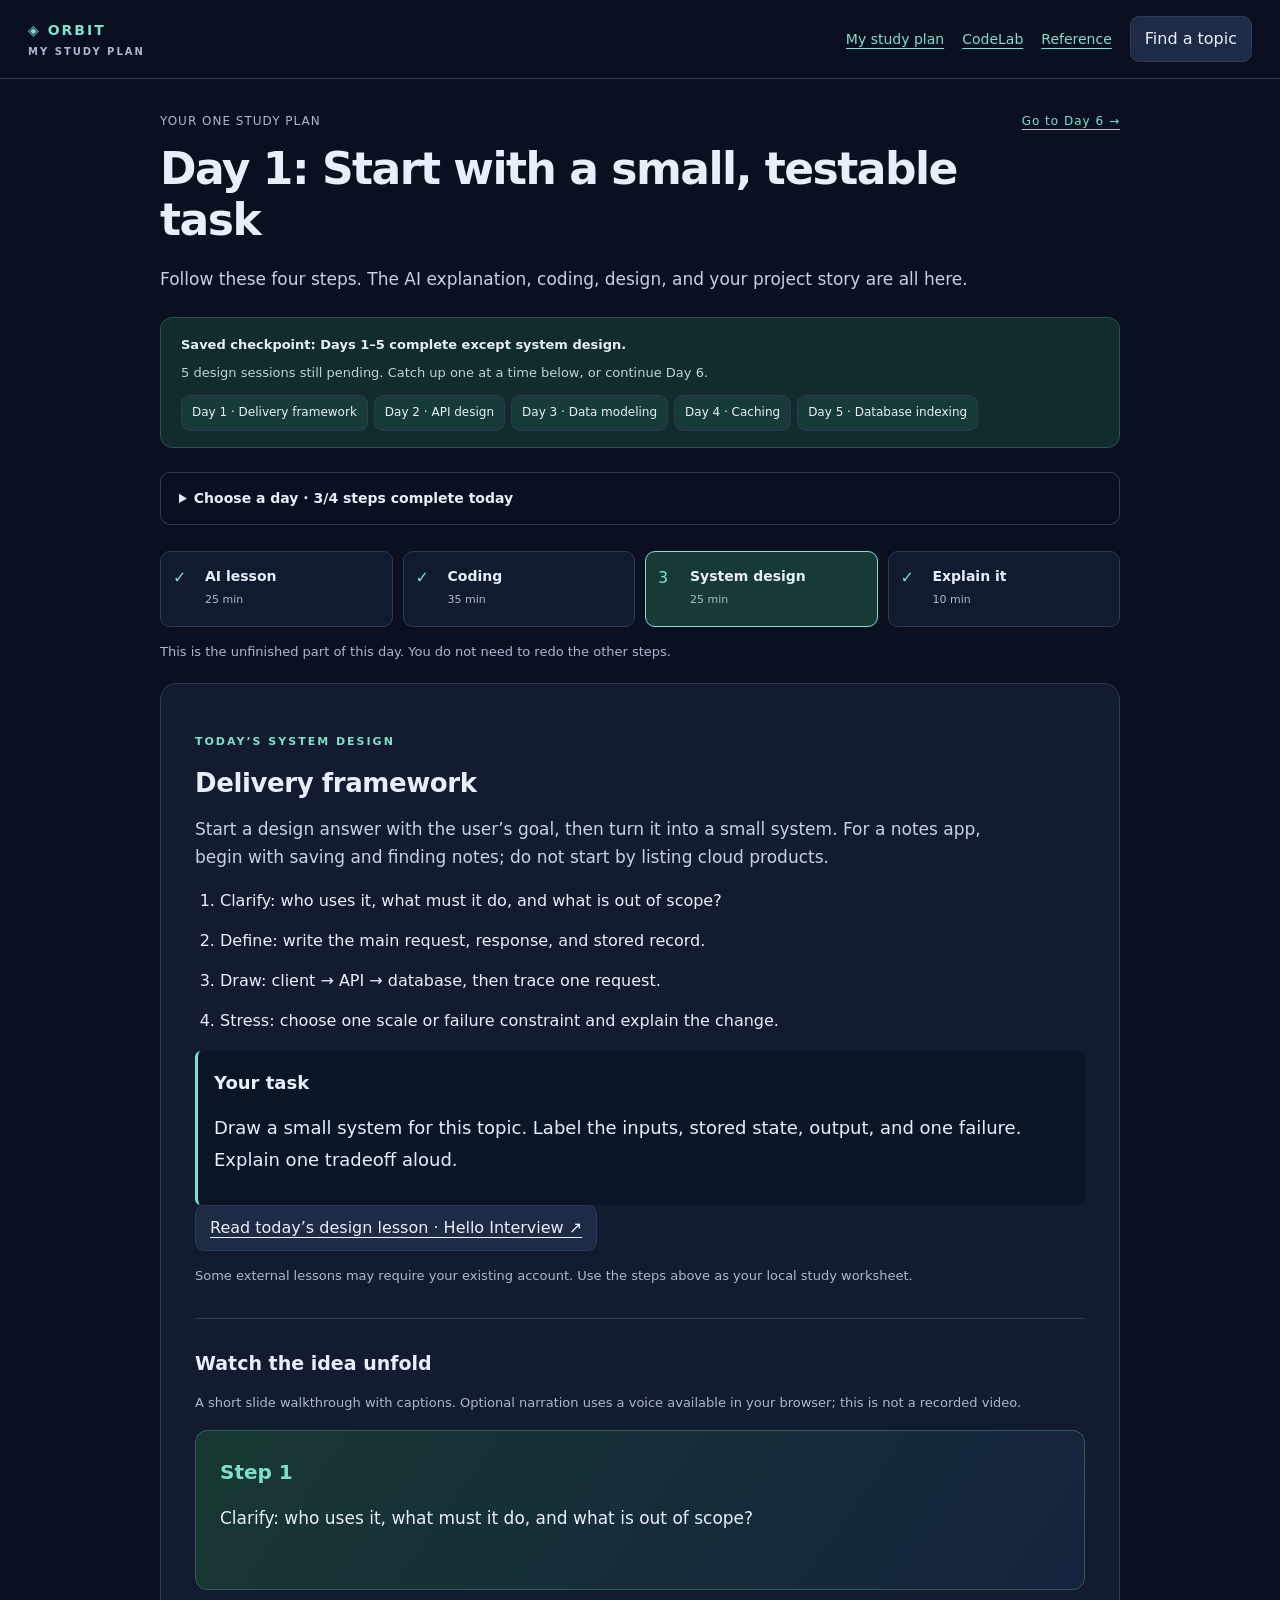
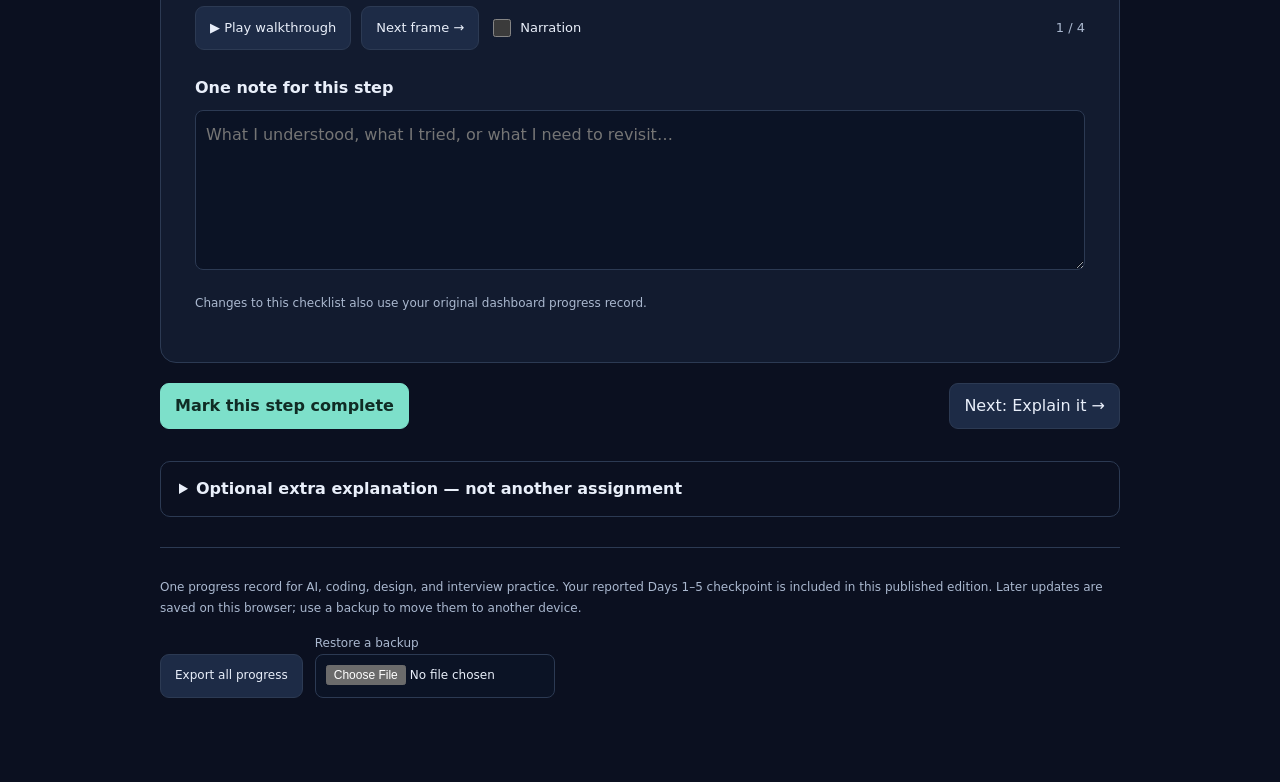
==== ai-depth/index.html @ 2084a52a "Fix navigation and refresh across unified study pages without resetting progress" ====
<!doctype html>
<html lang="en">
<head>
  <meta charset="utf-8">
  <meta name="viewport" content="width=device-width,initial-scale=1">
  <meta name="color-scheme" content="dark">
  <meta name="description" content="Learn AI one day at a time: a simple explanation, a worked example, and a recall question, with full personalized lessons available when you need them.">
  <title>My Study Plan · Orbit</title>
  <link rel="stylesheet" href="style.css?v=navigation-2">
  <link rel="stylesheet" href="../reader/vendor/katex.min.css">
  <script defer src="study.bundle.js?v=navigation-2"></script>
</head>
<body>
  <a class="skip" href="#content">Skip to reading</a>
  <header>
    <a class="brand" href="#overview">◈ ORBIT <span>MY STUDY PLAN</span></a>
    <nav aria-label="Main navigation"><a href="#overview">My study plan</a><a href="../practice.html">CodeLab</a><a href="#library">Reference</a><button id="menu" aria-expanded="false" aria-controls="library">Find a topic</button></nav>
  </header>
  <div class="layout">
    <aside id="library" aria-label="Topic library">
      <a class="overview-link" href="#overview">← Back to daily learning</a>
      <p><a href="#library">Browse the full reference</a></p>
      <label for="search">Find a concept</label>
      <input id="search" type="search" placeholder="QLoRA, MPNet, OCR, retries…">
      <label for="project">Connect to your work</label>
      <select id="project"><option value="">All projects</option></select>
      <label for="track">Study area</label>
      <select id="track"><option value="">All areas</option></select>
      <label for="day">Connect to your daily path</label>
      <select id="day"><option value="">All days</option></select>
      <p id="progress" aria-live="polite"></p>
      <nav id="chapters" aria-label="Reference chapters"></nav>
      <p class="muted">Notes and self-ratings stay in this browser. Export them to keep a copy or move devices.</p>
      <button id="export">Export all progress</button>
      <label class="file-label" for="import">Restore a backup</label><input id="import" type="file" accept="application/json,.json">
      <p id="save-status" role="status"></p>
    </aside>
    <main id="content" tabindex="-1"><article id="lesson"></article></main>
  </div>
  <noscript>Enable JavaScript for the interactive reader. <a href="content.md">Read the complete Markdown edition</a>.</noscript>
</body>
</html>
---- ai-depth/style.css ----
:root{color-scheme:dark;--bg:#0b1020;--panel:#121b2f;--line:#2c3a53;--text:#e9effa;--muted:#aab8cf;--accent:#7de0ca;--blue:#a4bfff}*{box-sizing:border-box}html{scroll-behavior:smooth}body{margin:0;background:var(--bg);color:var(--text);font:16px/1.75 system-ui,-apple-system,sans-serif}a{color:var(--accent);text-underline-offset:4px}button,input,select,textarea{font:inherit}button,select,input{min-height:44px}button,.button{cursor:pointer;border:1px solid var(--line);background:#1d2b46;color:var(--text);padding:8px 14px;border-radius:9px}button:hover,.button:hover{border-color:var(--accent)}:focus-visible{outline:3px solid var(--accent);outline-offset:4px}header{min-height:75px;display:flex;align-items:center;justify-content:space-between;gap:20px;padding:16px 28px;border-bottom:1px solid var(--line);background:var(--bg)}header nav{display:flex;flex-wrap:wrap;gap:18px;align-items:center}.brand{text-decoration:none;letter-spacing:2px;font-weight:800}.brand span{display:block;font-size:10px;color:var(--muted)}header a{font-size:14px}.layout{display:grid;grid-template-columns:295px minmax(0,1fr);max-width:1600px;margin:auto}aside{padding:25px 20px;border-right:1px solid var(--line);height:calc(100vh - 80px);position:sticky;top:0;overflow:auto}aside label{display:block;font-size:12px;font-weight:700;margin:14px 0 5px}input,select,textarea{width:100%;background:#0b1325;border:1px solid var(--line);border-radius:8px;color:var(--text);padding:10px}textarea{resize:vertical;min-height:160px}#chapters a{display:block;text-decoration:none;padding:10px 9px;border-radius:8px;line-height:1.45;font-size:13px;margin:3px 0;color:var(--muted)}#chapters a.active{background:#223751;color:var(--accent);border-left:3px solid var(--accent)}#chapters a:hover{background:var(--panel)}#chapters h3{font-size:11px;text-transform:uppercase;letter-spacing:1.5px;color:var(--blue);margin:24px 0 8px}#progress,.muted,#save-status{font-size:13px;color:var(--muted)}#import{font-size:12px}main{padding:40px clamp(20px,5vw,80px) 80px;min-width:0}article{max-width:960px;margin:auto}h1{font-size:clamp(30px,4vw,48px);line-height:1.15;letter-spacing:-1.5px;margin:12px 0 20px}h2{font-size:25px;line-height:1.35;letter-spacing:-.4px;margin:42px 0 14px;scroll-margin-top:25px}h3{font-size:19px;line-height:1.45}p{margin:14px 0}.kicker{font-size:11px;letter-spacing:2px;font-weight:800;color:var(--accent);text-transform:uppercase}.lead{font-size:20px;line-height:1.65;color:#c4d1e6}.notice,.card,.diagram,.simulator,.evidence,.sources,.audit{border:1px solid var(--line);border-radius:14px;padding:22px;background:var(--panel);margin:24px 0}.notice{border-left:3px solid var(--accent);font-size:14px;color:#bfcee5}.chip{display:inline-block;font-size:11px;padding:3px 9px;border:1px solid var(--line);border-radius:20px;margin:4px 4px 4px 0;color:var(--blue)}.cards{display:grid;grid-template-columns:repeat(2,minmax(0,1fr));gap:14px}.cards .card{margin:0;display:flex;flex-direction:column}.card h3{margin:8px 0}.card p{font-size:14px;color:var(--muted)}.card>a{font-weight:700}.stat-row{display:flex;flex-wrap:wrap;gap:12px;margin:25px 0}.stat{padding:15px 22px;background:var(--panel);border-radius:12px;border:1px solid var(--line)}.stat b{display:block;font-size:26px;color:var(--accent)}.stat span{font-size:12px;color:var(--muted)}.actions{display:flex;gap:12px;align-items:center;flex-wrap:wrap;margin:20px 0}.actions a{font-size:14px}.flow{padding:0;list-style:none;display:grid;grid-template-columns:repeat(4,minmax(0,1fr));gap:18px}.flow li{position:relative}.flow li:not(:last-child):after{content:'→';position:absolute;right:-16px;top:20px;color:var(--accent)}.flow button{width:100%;height:100%;min-height:78px;text-align:left;font-size:13px;line-height:1.45}.flow button b{display:block;font-size:11px;color:var(--accent);margin-bottom:4px}.flow button[aria-pressed=true]{background:#244740;border-color:var(--accent)}.flow-detail{min-height:70px;font-size:15px;background:#0b1525;padding:15px;border-radius:9px}.diagram h2,.simulator h2,.evidence h2{margin-top:0;font-size:22px}.diagram>p,.simulator>p{font-size:13px;color:var(--muted)}.outline{display:flex;flex-wrap:wrap;gap:8px;margin:24px 0}.outline button{min-height:34px;font-size:12px;padding:5px 9px;background:transparent}.prose{font-size:17px}.prose p,.prose li{max-width:80ch}.prose code{font-size:.9em;color:#ade7da;background:#162337;padding:2px 5px;border-radius:4px}.prose pre{padding:20px;background:#070d18;border:1px solid var(--line);border-radius:10px;overflow-x:auto;font-size:13px;line-height:1.8}.prose pre code{background:none;color:#d5e6fa;padding:0}.table-wrap{overflow:auto;margin:20px 0}table{border-collapse:collapse;width:100%;font-size:14px}th,td{text-align:left;vertical-align:top;border-bottom:1px solid var(--line);padding:12px}th{color:var(--accent)}details{background:#111c30;border:1px solid var(--line);border-radius:10px;padding:15px 18px;margin:12px 0}summary{cursor:pointer;font-weight:650;line-height:1.5}details p{font-size:15px}details.sources li{font-size:14px}.sim-controls{display:grid;grid-template-columns:repeat(2,minmax(0,1fr));gap:16px}.sim-controls label{display:block;font-size:13px}.sim-result{display:block;font-size:22px;font-weight:700;color:var(--accent);padding:18px 0}.sim-note{font-size:13px!important;color:var(--muted)}.bar-track{height:18px;background:#25334d;border-radius:10px;overflow:hidden}.bar-fill{height:100%;background:var(--accent);transition:width .1s}.evidence label{display:block;font-size:14px;font-weight:650;margin:16px 0 8px}.pager{border-top:1px solid var(--line);padding-top:25px;display:flex;justify-content:space-between;gap:25px;margin-top:40px}.pager a{font-size:14px;max-width:46%}.audit li{margin:10px 0}.roadmap{padding:0;list-style:none}.roadmap li{border-left:2px solid var(--accent);padding:0 0 24px 20px;position:relative}.roadmap li:before{content:'';width:10px;height:10px;border-radius:50%;background:var(--accent);position:absolute;left:-6px;top:9px}.roadmap a{font-weight:700}.roadmap small{display:block;color:var(--muted)}#menu{display:none}.skip{position:absolute;top:-100px;left:10px;background:var(--bg);padding:10px;z-index:10}.skip:focus{top:10px}.empty{padding:20px 0;color:var(--muted)}
@media(max-width:1000px){.layout{grid-template-columns:245px minmax(0,1fr)}main{padding:30px 24px}.flow{grid-template-columns:repeat(2,minmax(0,1fr))}.flow li:nth-child(2):after{display:none}.cards{grid-template-columns:1fr}}
@media(max-width:720px){header{padding:14px 16px;align-items:flex-start}header nav{gap:10px;justify-content:flex-end}header a{font-size:12px}.brand{min-width:100px}header nav>a:nth-child(3){display:none}#menu{display:block}.layout{display:block}aside{display:none;position:static;height:auto;border-bottom:1px solid var(--line)}aside.open{display:block}main{padding:25px 18px 60px}.prose{font-size:16px}h1{font-size:33px}.notice,.diagram,.simulator,.evidence,.card,.audit{padding:17px}.flow{gap:16px}.sim-controls{grid-template-columns:1fr}.stat{padding:12px}.stat b{font-size:23px}.lead{font-size:18px}input[type=range]{padding:0}.pager{flex-wrap:wrap}.pager a{max-width:100%}pre{max-width:100%}}
@media print{body{background:white;color:#111;font-size:11pt}header,aside,.outline,.actions,.simulator,.evidence,.pager,.skip{display:none!important}.layout{display:block}main{padding:0}.prose{font-size:11pt}a{color:#234}h1{font-size:26pt}.notice,.diagram,details{background:white;color:#111;border-color:#bbb;break-inside:avoid}.flow-detail,.flow button{background:white;color:#111}.prose pre,.prose code{background:#f5f5f5;color:#111}.prose pre{white-space:pre-wrap}table{font-size:10pt}th{color:#111}details>*{display:block!important}}
.daily-view .layout{display:block;max-width:1000px}.daily-view aside{display:none}.daily-view aside.open{display:block;position:static;height:auto;max-height:70vh;border:1px solid var(--line);margin:16px;border-radius:14px}.daily-view #menu{display:block}.daily-view main{padding-top:30px}.daily-top{display:flex;justify-content:space-between;gap:16px;flex-wrap:wrap;font-size:13px;color:var(--muted)}.daily-progress{height:4px;border-radius:4px;background:var(--line);margin:15px 0 35px;overflow:hidden}.daily-progress span{display:block;height:100%;background:var(--accent)}.daily-heading h1{font-size:clamp(30px,4vw,44px);max-width:22ch}.daily-heading .lead{font-size:18px;max-width:65ch}.day-picker{background:transparent;margin:24px 0}.day-grid{display:grid;grid-template-columns:repeat(3,minmax(0,1fr));gap:10px;margin-top:20px}.day-grid a{display:block;border:1px solid var(--line);padding:12px;border-radius:8px;text-decoration:none}.day-grid a[aria-current]{border-color:var(--accent);background:#163831}.day-grid b{font-size:12px}.day-grid span{display:block;font-size:12px;color:var(--muted);line-height:1.5;margin-top:5px}.daily-steps{display:grid;grid-template-columns:repeat(3,minmax(0,1fr));gap:8px;margin:30px 0 22px;scroll-margin-top:15px}.daily-steps button{background:transparent;text-align:left;font-size:13px;padding:12px;line-height:1.45}.daily-steps button span{display:block;font-size:11px;margin-bottom:5px;color:var(--muted)}.daily-steps button[aria-pressed=true]{background:#193b36;color:var(--accent);border-color:var(--accent)}.daily-panel{border:1px solid var(--line);border-radius:16px;background:var(--panel);padding:clamp(20px,4vw,36px)}.daily-panel>h2{margin-top:10px}.daily-panel .prose h3{margin-top:24px}.daily-panel .diagram{background:#0b1426;padding:18px}.daily-panel .equation,.daily-extra .equation{overflow:auto}.daily-controls{display:flex;justify-content:space-between;gap:14px;margin:22px 0}.primary{background:var(--accent);color:#102c25;border-color:var(--accent);font-weight:750;text-decoration:none}.primary:hover{background:#a1eedc}.simple-example{border-left:3px solid var(--accent);padding:16px;background:#0a1526;border-radius:6px;font-size:18px}.daily-extra{margin-top:50px;padding-top:10px;border-top:1px solid var(--line)}.daily-extra h2{font-size:20px}.daily-extra>p{color:var(--muted);font-size:14px}.daily-extra details{background:transparent}.daily-extra details[open]{background:var(--panel)}.daily-panel label{display:block;margin:24px 0 8px;font-weight:650}.daily-panel textarea{font-size:16px}.daily-finished{padding:18px;background:#15362f;border-radius:12px}.daily-finished p{margin-top:0}#daily-save{font-size:12px;color:var(--muted)}
@media(max-width:720px){.daily-view main{padding:22px 16px 50px}.daily-steps button{font-size:12px;padding:10px}.daily-panel{padding:18px}.day-grid{grid-template-columns:repeat(2,minmax(0,1fr))}.daily-heading .lead{font-size:17px}.daily-controls button{font-size:13px}.daily-view header nav{gap:8px}.daily-view header .brand{min-width:85px}.daily-view header{gap:8px}.daily-view header nav>a:nth-child(3){display:inline}.daily-view header nav>a:nth-child(2){display:none}}
@media(prefers-reduced-motion:reduce){html{scroll-behavior:auto}}

/* One dark study workspace, with optional references kept out of the daily path. */
.daily-view{color-scheme:dark;background:#0b1020;color:#e9effa}.daily-view .layout{max-width:1120px}.daily-view main{padding:32px 32px 70px}.study-top{display:flex;justify-content:space-between;gap:16px;font-size:12px;letter-spacing:1px;color:var(--muted)}.daily-view h1{font-size:clamp(30px,4vw,44px);max-width:28ch}.daily-view .lead{font-size:17px;max-width:75ch}.checkpoint{background:#102c2c;border:1px solid #28524e;border-radius:12px;padding:16px 20px;font-size:13px;margin:24px 0}.checkpoint p{margin:5px 0 10px;color:#bed5d1}.catchup{display:flex;flex-wrap:wrap;gap:6px}.catchup button{font-size:12px;min-height:36px;padding:5px 10px;background:#173b39}.day-picker{margin:18px 0;font-size:14px}.day-grid small{color:var(--accent);font-size:11px}.study-steps{display:grid;grid-template-columns:repeat(4,minmax(0,1fr));gap:10px;margin:26px 0 10px;scroll-margin-top:16px}.study-steps a{display:grid;grid-template-columns:24px 1fr;text-align:left;gap:2px 8px;padding:14px 12px;background:#101b2f;line-height:1.5}.study-steps span{grid-row:span 2;color:var(--accent)}.study-steps b{font-size:14px}.study-steps small{font-size:11px;color:var(--muted)}.study-steps [aria-pressed=true]{border-color:var(--accent);background:#183a37}.study-instruction{font-size:13px;color:var(--muted);margin-bottom:20px}.study-stage{border:1px solid var(--line);border-radius:16px;padding:clamp(18px,4vw,34px);background:var(--panel)}.study-stage>h2{margin-top:8px;font-size:26px}.study-stage>label{display:block;margin:24px 0 8px;font-weight:650}.study-stage li{margin:12px 0}.study-stage .button{display:inline-block}.study-stage .equation,.extra-reference .equation{overflow:auto}.walkthrough{border-top:1px solid var(--line);margin-top:30px;padding-top:12px}.walkthrough h3{margin-bottom:4px}.walk-caption{min-height:160px;background:linear-gradient(125deg,#173832,#15233e);border:1px solid #335c58;border-radius:12px;padding:24px;margin:16px 0}.walk-caption b{color:var(--accent);font-size:20px}.walk-caption p{font-size:17px}.walk-controls{display:flex;gap:10px;flex-wrap:wrap;align-items:center;font-size:13px}.walk-controls button{font-size:13px}.walk-controls label{display:flex;align-items:center;gap:6px}.walk-controls input{width:18px;min-height:24px;accent-color:var(--accent)}#walk-position{margin-left:auto;color:var(--muted)}#study-save{font-size:12px;color:var(--muted)}.study-actions{display:flex;justify-content:space-between;gap:12px;margin:20px 0 32px}.extra-reference{background:transparent}.study-backup{font-size:12px;color:var(--muted);margin-top:30px;border-top:1px solid var(--line);padding-top:15px}.study-backup button,.study-backup label{font-size:12px;display:inline-block;margin-right:12px}.study-backup input{display:block;font-size:12px;max-width:240px}.design-recipe{padding-left:25px}.study-stage pre{max-width:100%}
@media(max-width:720px){.daily-view main{padding:22px 16px 50px}.study-steps{grid-template-columns:repeat(2,minmax(0,1fr))}.study-actions{flex-direction:column}.study-stage>h2{font-size:23px}.study-top{font-size:10px}.walk-caption{padding:18px}.checkpoint{padding:14px}.daily-view header nav>a:nth-child(2){display:inline}}

.study-steps a{border:1px solid var(--line);border-radius:10px;color:var(--text);text-decoration:none;min-height:76px}.study-steps a:hover{border-color:var(--accent);background:#193632}.daily-view header nav>a{display:inline!important}.daily-view header{position:sticky;top:0;z-index:5;background:rgba(11,16,32,.97)}.daily-view .study-steps{scroll-margin-top:100px}@media(max-width:720px){.daily-view header{position:static;flex-wrap:wrap}.daily-view header nav{justify-content:flex-start}.study-top{flex-wrap:wrap}}
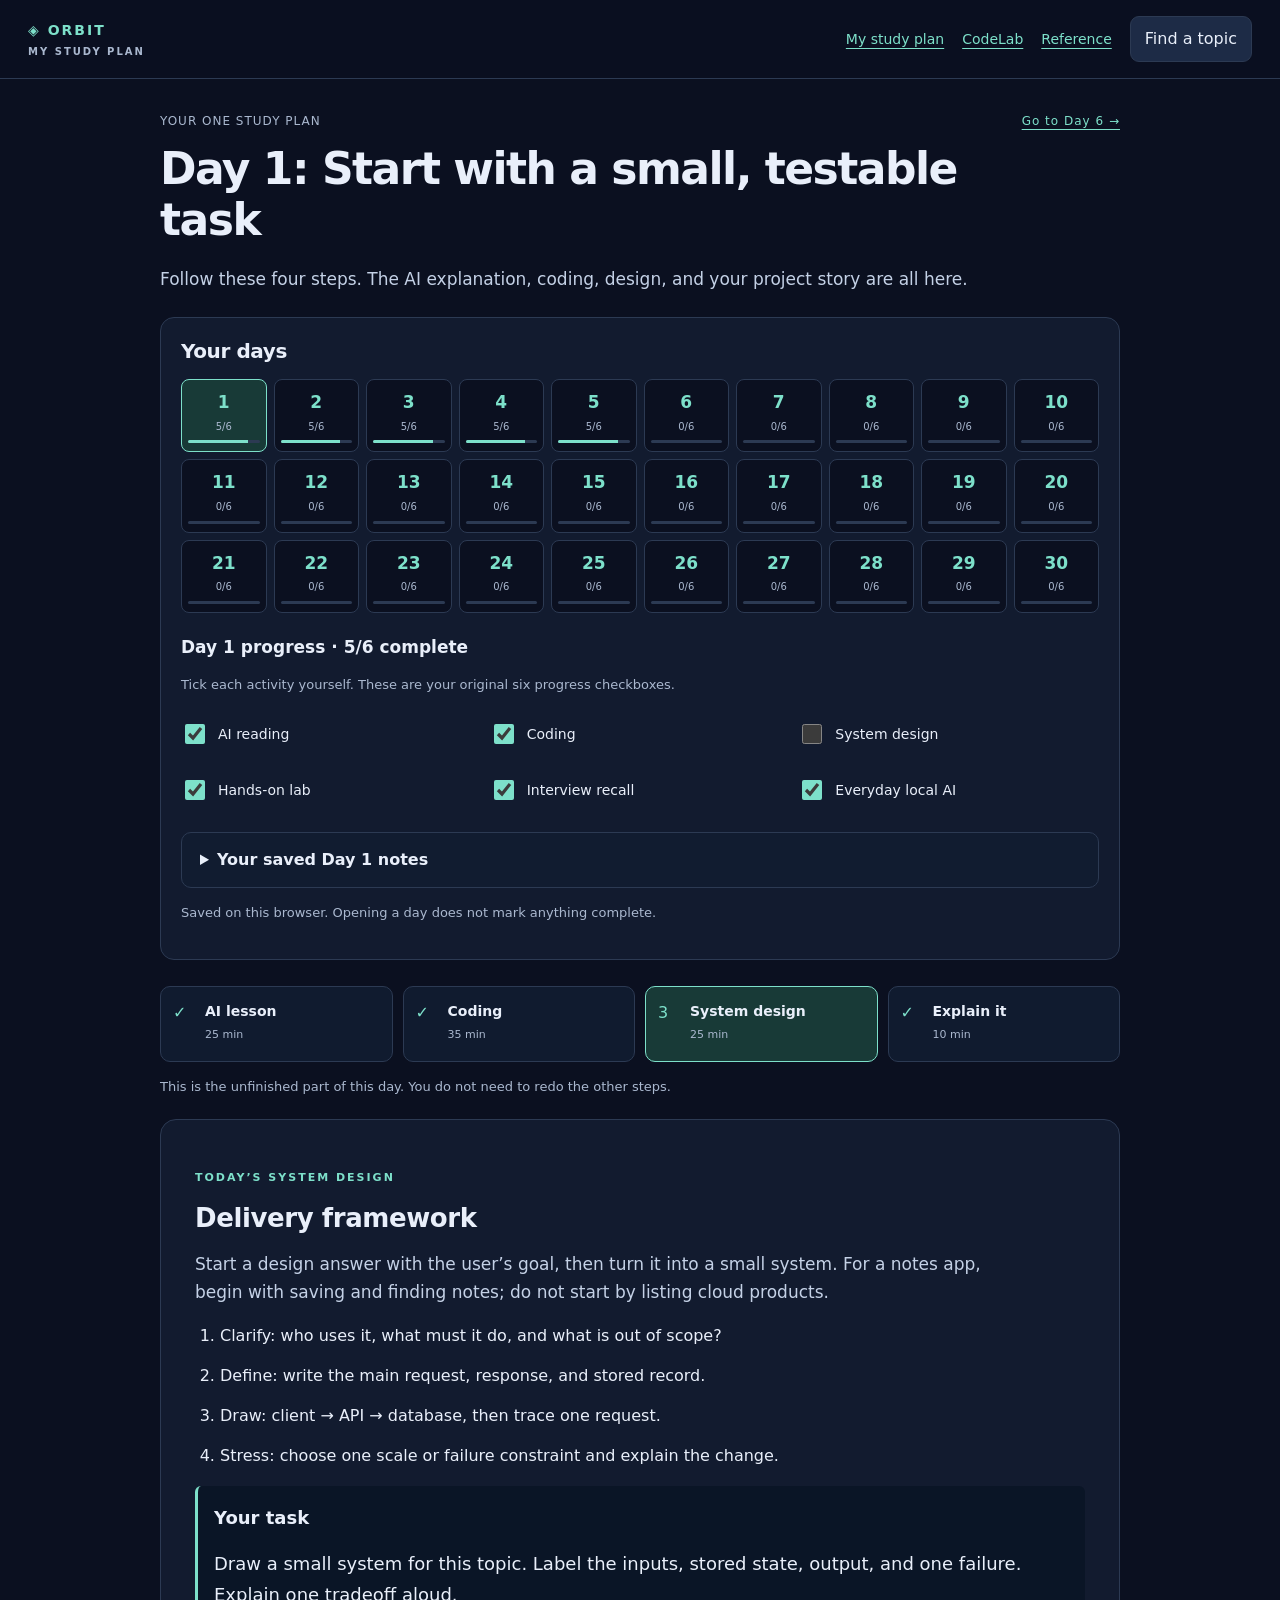
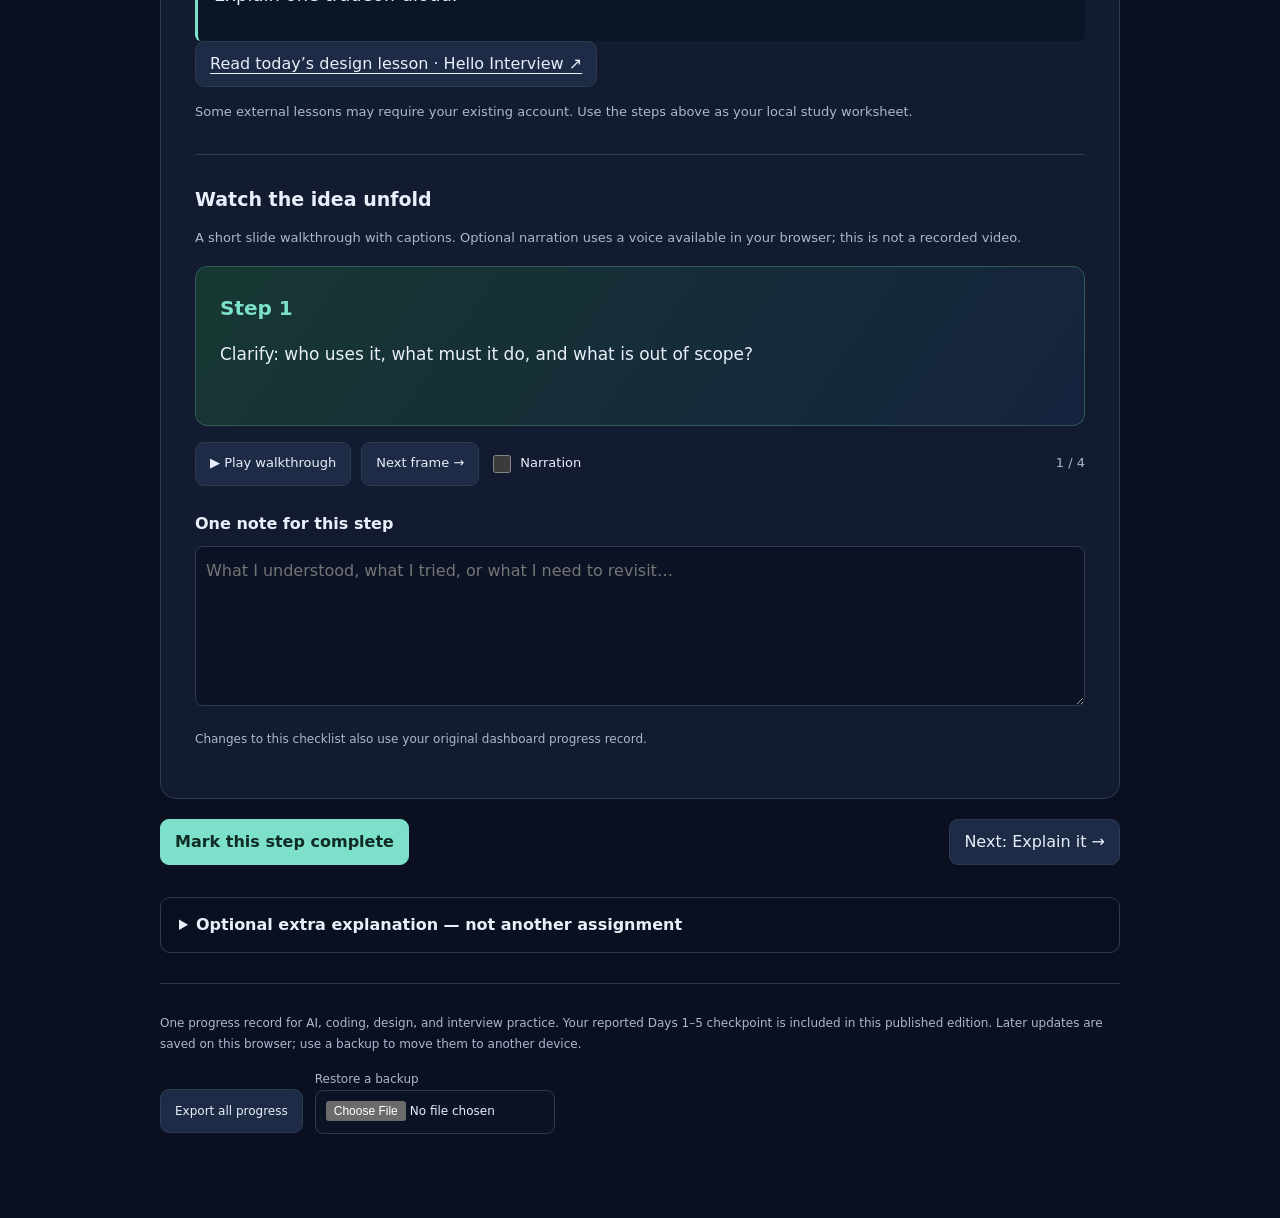
==== commit a1a396f2: "Restore visible numbered days and original progress checklist" ====
--- a/ai-depth/index.html
+++ b/ai-depth/index.html
@@ -6,9 +6,9 @@
   <meta name="color-scheme" content="dark">
   <meta name="description" content="Learn AI one day at a time: a simple explanation, a worked example, and a recall question, with full personalized lessons available when you need them.">
   <title>My Study Plan · Orbit</title>
-  <link rel="stylesheet" href="style.css?v=navigation-2">
+  <link rel="stylesheet" href="style.css?v=progress-3">
   <link rel="stylesheet" href="../reader/vendor/katex.min.css">
-  <script defer src="study.bundle.js?v=navigation-2"></script>
+  <script defer src="study.bundle.js?v=progress-3"></script>
 </head>
 <body>
   <a class="skip" href="#content">Skip to reading</a>
--- a/ai-depth/style.css
+++ b/ai-depth/style.css
@@ -11,3 +11,4 @@
 @media(max-width:720px){.daily-view main{padding:22px 16px 50px}.study-steps{grid-template-columns:repeat(2,minmax(0,1fr))}.study-actions{flex-direction:column}.study-stage>h2{font-size:23px}.study-top{font-size:10px}.walk-caption{padding:18px}.checkpoint{padding:14px}.daily-view header nav>a:nth-child(2){display:inline}}
 
 .study-steps a{border:1px solid var(--line);border-radius:10px;color:var(--text);text-decoration:none;min-height:76px}.study-steps a:hover{border-color:var(--accent);background:#193632}.daily-view header nav>a{display:inline!important}.daily-view header{position:sticky;top:0;z-index:5;background:rgba(11,16,32,.97)}.daily-view .study-steps{scroll-margin-top:100px}@media(max-width:720px){.daily-view header{position:static;flex-wrap:wrap}.daily-view header nav{justify-content:flex-start}.study-top{flex-wrap:wrap}}
+.visible-progress{margin:24px 0;border:1px solid var(--line);border-radius:14px;padding:20px;background:var(--panel)}.visible-progress h2{margin:0 0 14px;font-size:20px}.visible-progress h3{margin:22px 0 5px;font-size:17px}.numbered-days{display:grid;grid-template-columns:repeat(10,minmax(0,1fr));gap:7px}.numbered-days a{display:block;text-decoration:none;text-align:center;border:1px solid var(--line);border-radius:8px;padding:8px 4px;background:var(--bg)}.numbered-days a[aria-current]{border-color:var(--accent);background:#183a37}.numbered-days b{display:block;font-size:17px}.numbered-days small{display:block;font-size:10px;color:var(--muted)}.day-fill{display:block;height:3px;background:var(--line);margin:5px 2px 0;border-radius:3px;overflow:hidden}.day-fill i{display:block;height:100%;background:var(--accent)}.progress-checklist{display:grid;grid-template-columns:repeat(3,minmax(0,1fr));gap:8px}.progress-checklist label{display:flex;align-items:center;gap:10px;min-height:48px;font-size:14px;cursor:pointer}.progress-checklist input{width:20px;height:20px;min-height:20px;accent-color:var(--accent);flex-shrink:0}.original-notes{margin-top:18px}.original-notes textarea{margin-top:12px;min-height:100px}@media(max-width:720px){.numbered-days{grid-template-columns:repeat(5,minmax(0,1fr))}.progress-checklist{grid-template-columns:repeat(2,minmax(0,1fr))}.visible-progress{padding:14px}}
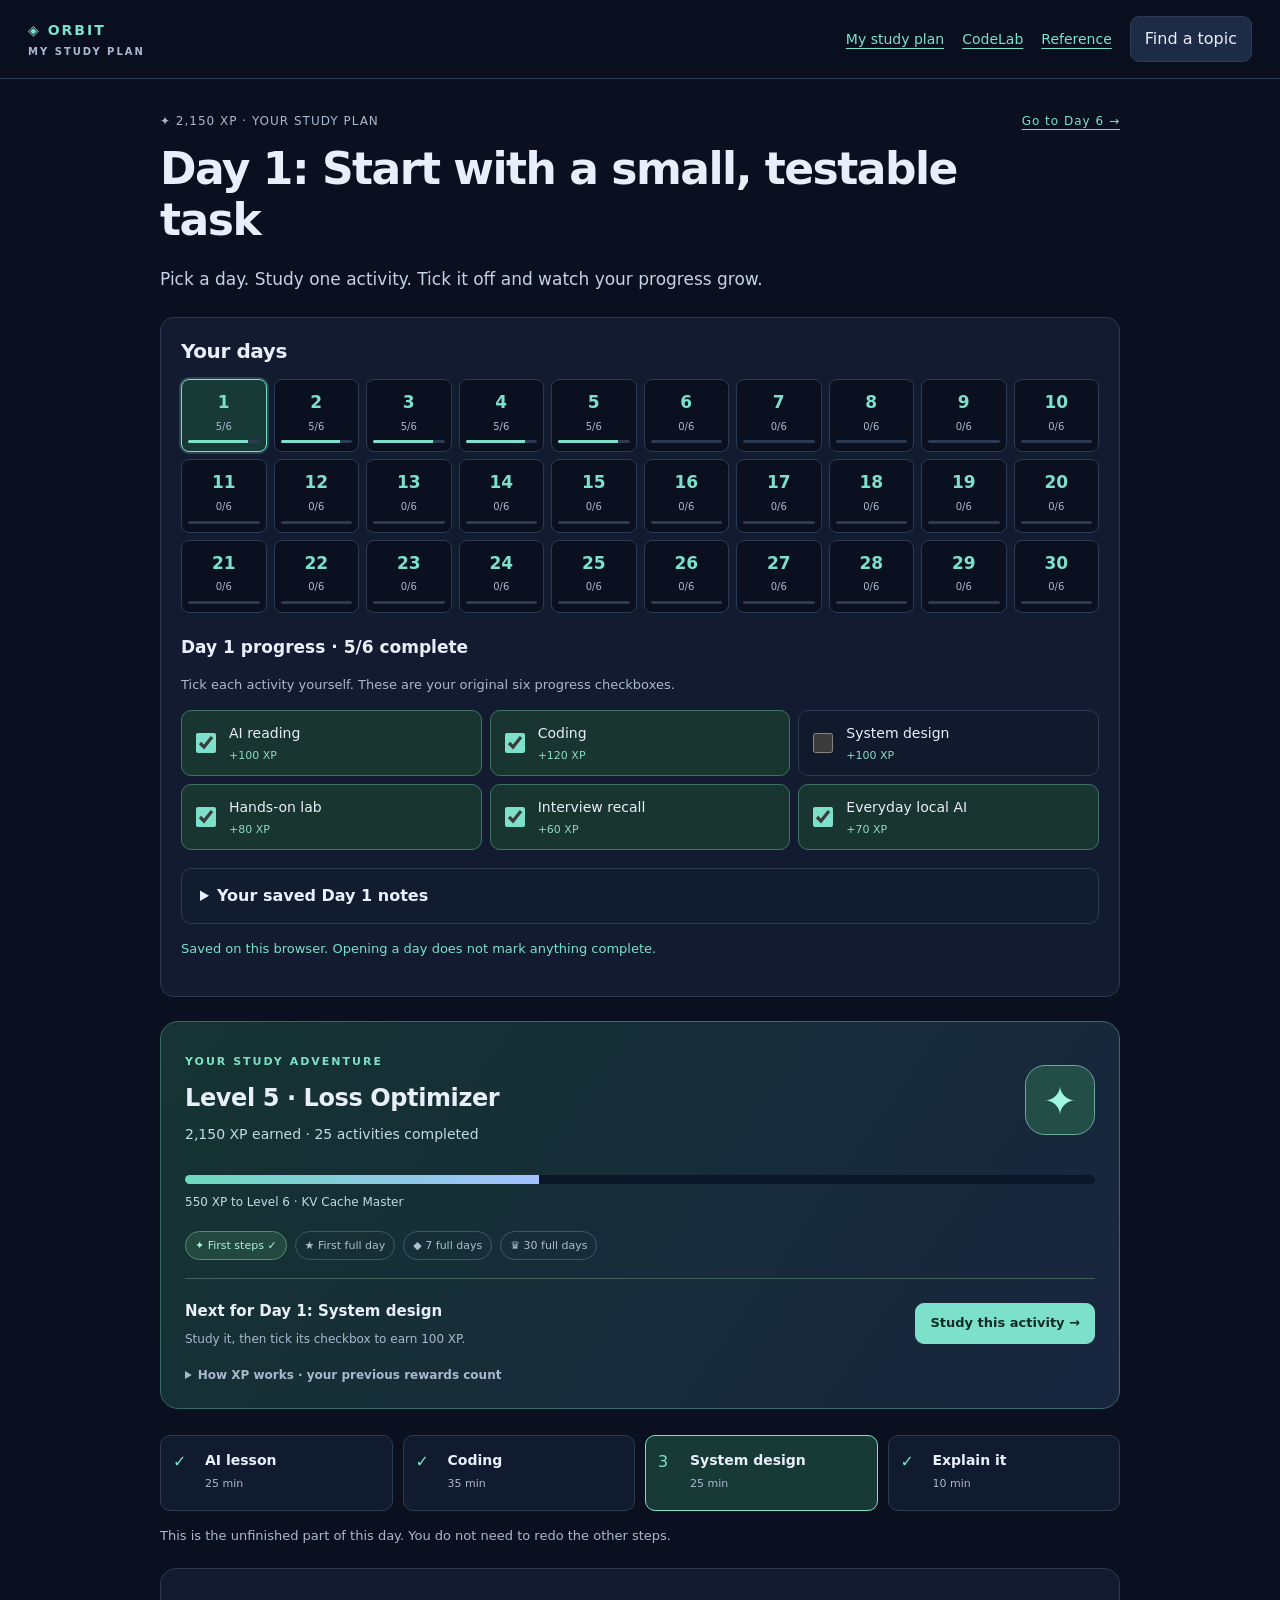
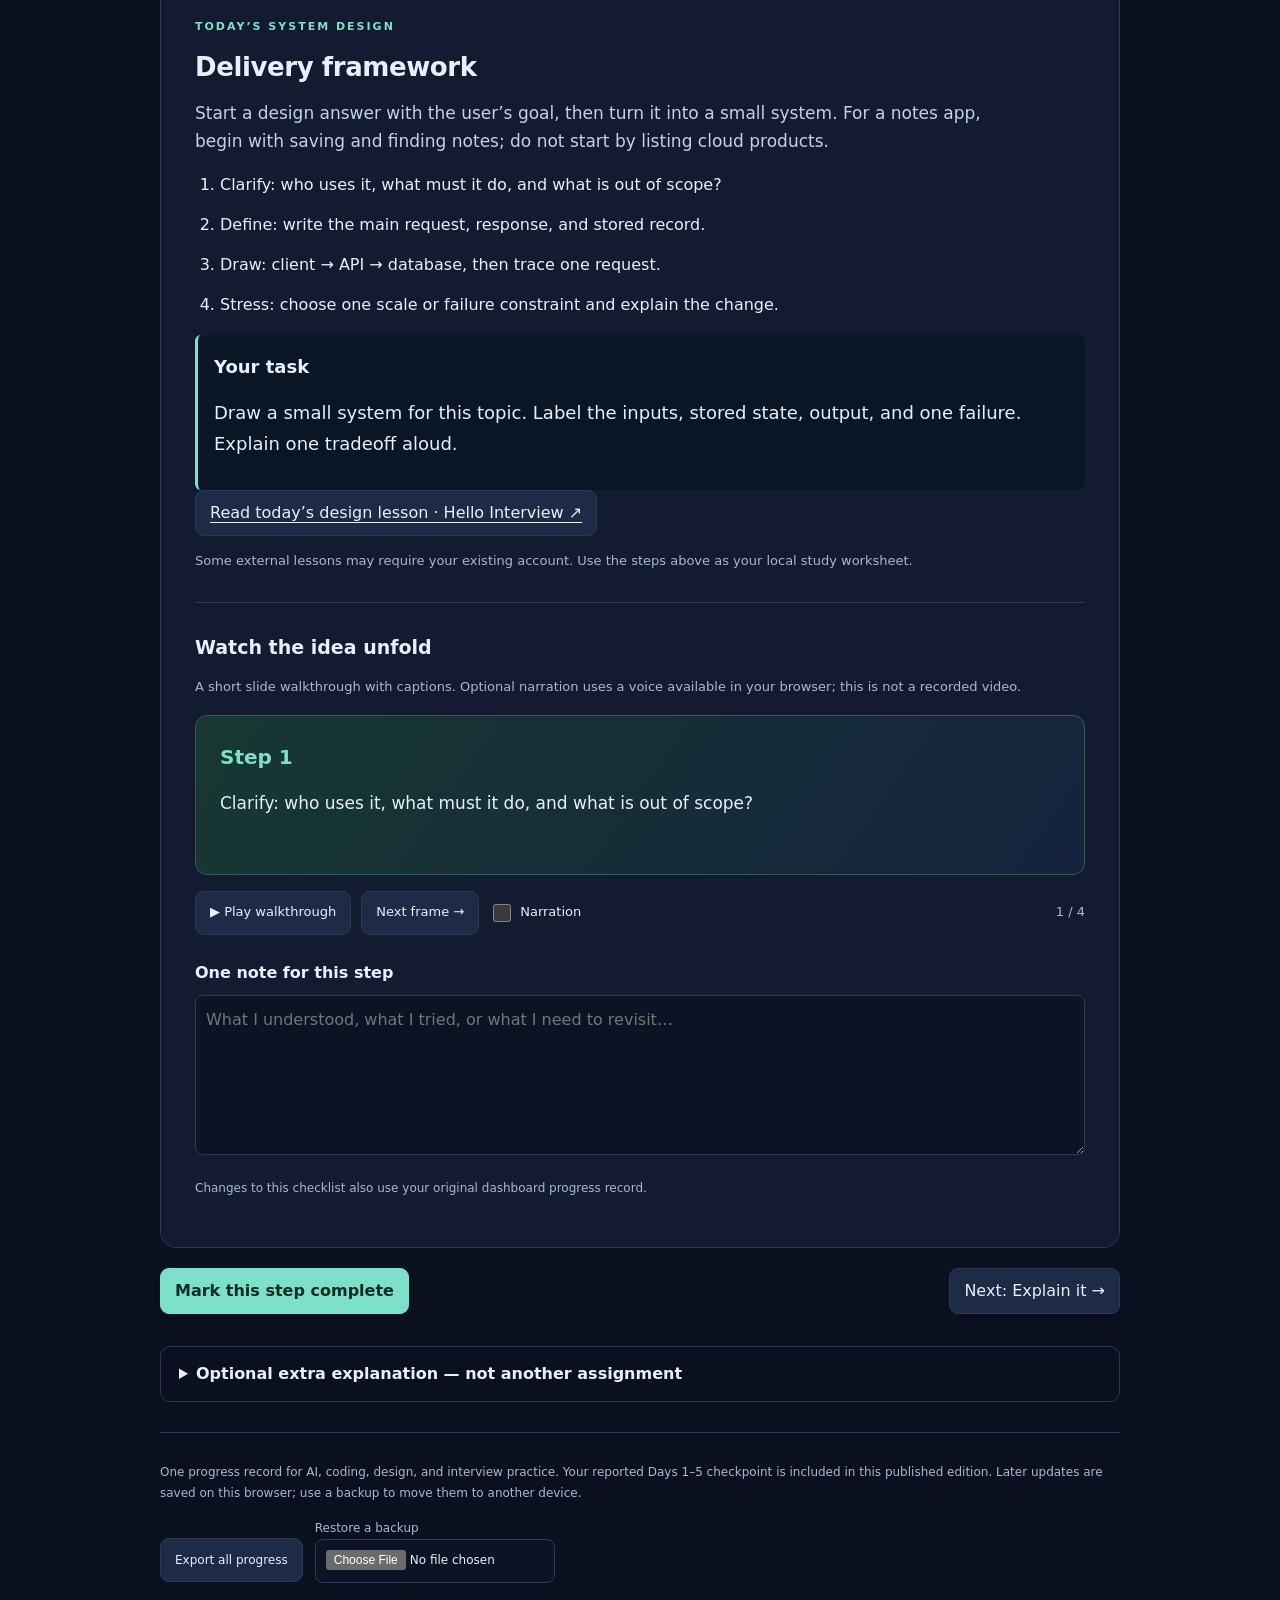
==== commit 2c87499c: "Bring back study XP, ranks and simple milestones using saved progress" ====
--- a/ai-depth/index.html
+++ b/ai-depth/index.html
@@ -6,9 +6,10 @@
   <meta name="color-scheme" content="dark">
   <meta name="description" content="Learn AI one day at a time: a simple explanation, a worked example, and a recall question, with full personalized lessons available when you need them.">
   <title>My Study Plan · Orbit</title>
-  <link rel="stylesheet" href="style.css?v=progress-3">
+  <link rel="stylesheet" href="style.css?v=game-4">
+  <link rel="stylesheet" href="game.css?v=game-4">
   <link rel="stylesheet" href="../reader/vendor/katex.min.css">
-  <script defer src="study.bundle.js?v=progress-3"></script>
+  <script defer src="study.bundle.js?v=game-4"></script>
 </head>
 <body>
   <a class="skip" href="#content">Skip to reading</a>
--- a/ai-depth/game.css
+++ b/ai-depth/game.css
@@ -0,0 +1 @@
+.game-profile{margin:24px 0;padding:24px;border:1px solid #396967;border-radius:18px;background:linear-gradient(125deg,#153432,#18253f)}.game-profile-top{display:flex;align-items:center;justify-content:space-between;gap:20px}.game-profile h2{margin:8px 0;font-size:24px}.game-profile p{margin:8px 0;font-size:14px;color:#c4d8e5}.game-emblem{display:grid;place-items:center;width:70px;height:70px;border-radius:20px;border:1px solid #6ca79b;color:#a2f5de;background:#234d47;font-size:40px;flex-shrink:0}.game-meter{height:9px;border-radius:20px;background:#0b1729;overflow:hidden;margin-top:20px}.game-meter i{height:100%;display:block;background:linear-gradient(90deg,#6cdabd,#a4bfff);transition:width .25s}.game-profile .game-next{font-size:12px}.game-milestones{display:flex;gap:8px;flex-wrap:wrap;margin:18px 0}.game-milestones span{padding:4px 9px;border:1px solid #44556b;border-radius:20px;font-size:11px;color:#b0bdd0}.game-milestones .earned{color:#aaf3d8;background:#23493f;border-color:#528d76}.game-mission{display:flex;gap:16px;align-items:center;justify-content:space-between;border-top:1px solid #42605d;padding-top:18px}.game-mission b{font-size:15px}.game-mission small{display:block;color:var(--muted);font-size:12px;margin-top:4px}.game-mission .button{white-space:nowrap;font-size:13px}.game-rules{background:transparent;border:0;padding:0;margin:16px 0 0}.game-rules summary{font-size:12px;color:var(--muted)}.task-reward{display:block;color:#8bd9c3;font-size:11px}.progress-checklist label{border:1px solid var(--line);border-radius:10px;padding:10px;background:#101a2c}.progress-checklist label:has(input:checked){border-color:#3f7367;background:#18352f}.numbered-days a:hover{border-color:var(--accent);transform:translateY(-2px)}.numbered-days a[aria-current]{box-shadow:0 0 0 2px #7de0ca33}.numbered-days a{transition:transform .15s,border-color .15s}.daily-view #progress-save-status{min-height:24px;color:var(--accent)}@media(max-width:720px){.game-profile{padding:18px}.game-profile h2{font-size:21px}.game-emblem{width:44px;height:44px;font-size:26px;border-radius:12px}.game-mission{align-items:flex-start;flex-direction:column}.game-mission .button{width:100%;text-align:center}.progress-checklist label{font-size:12px;padding:8px}}@media(prefers-reduced-motion:reduce){.numbered-days a,.game-meter i{transition:none}.numbered-days a:hover{transform:none}}
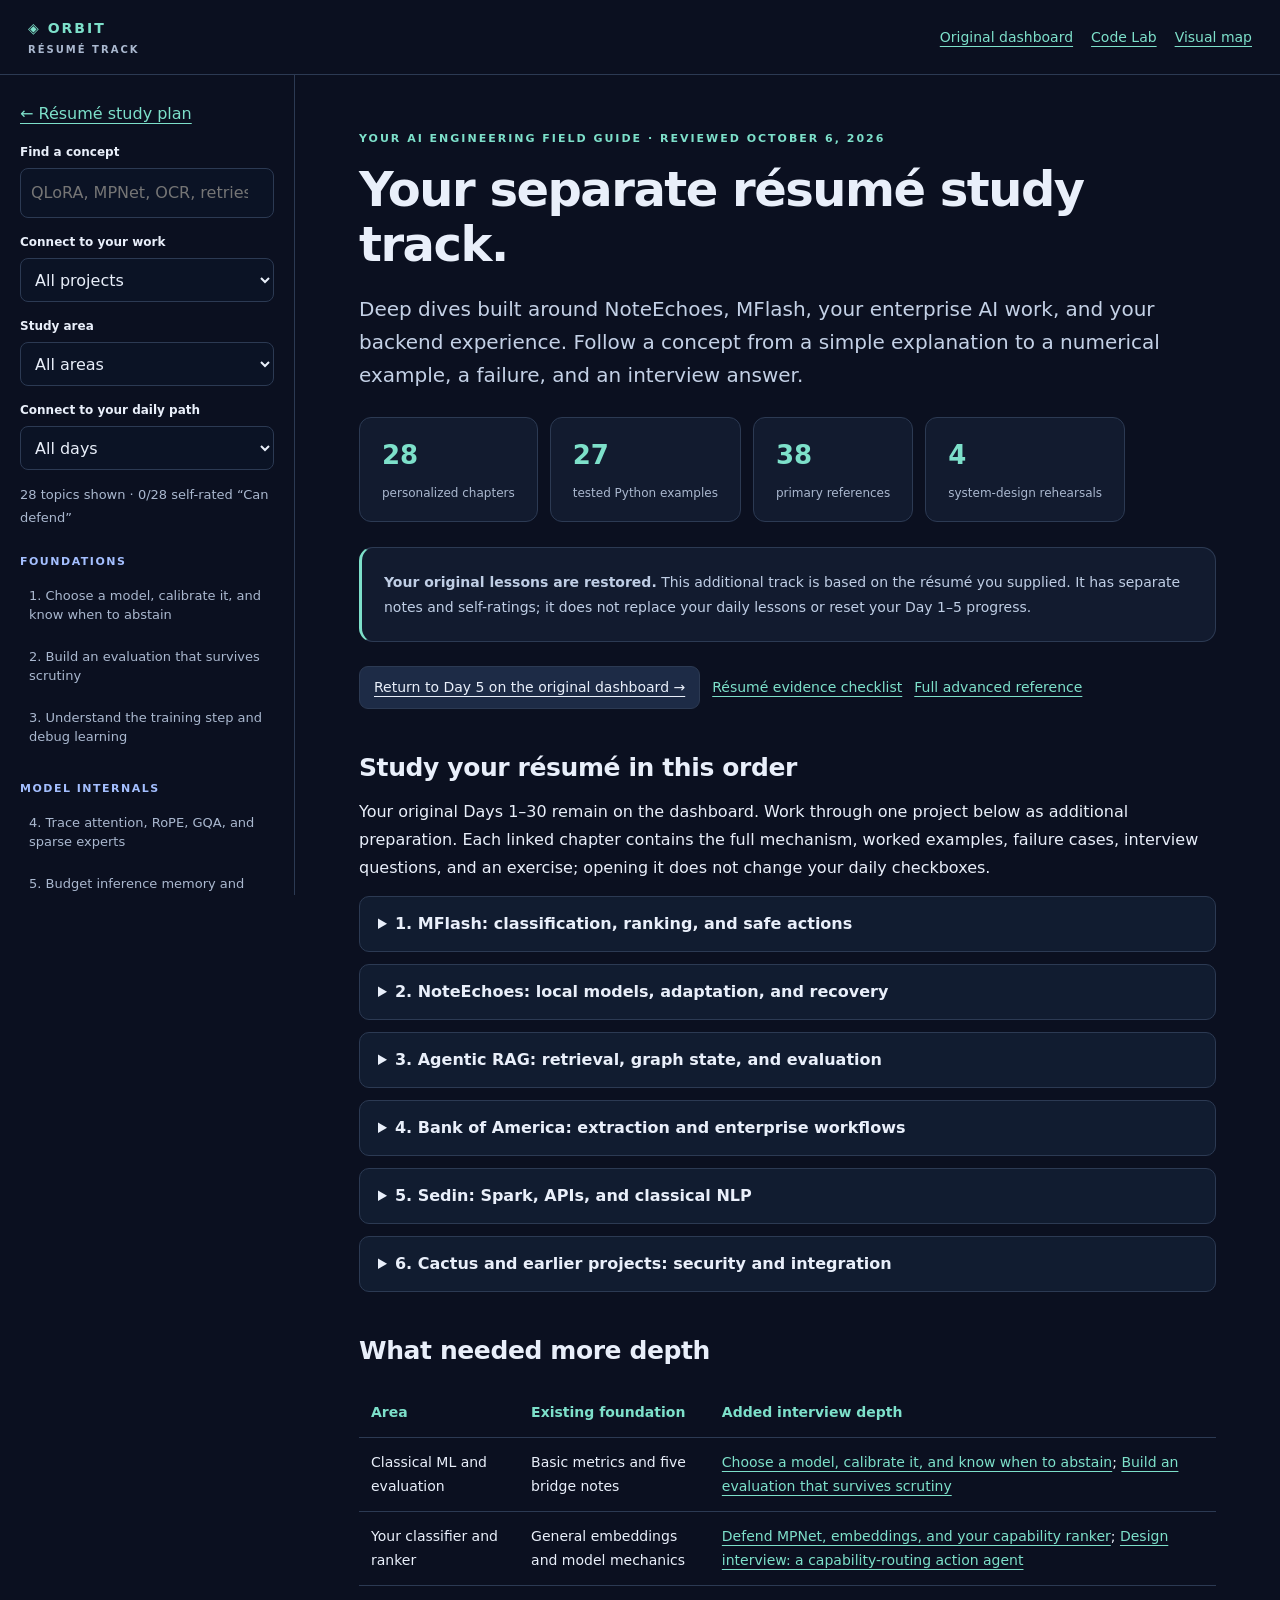
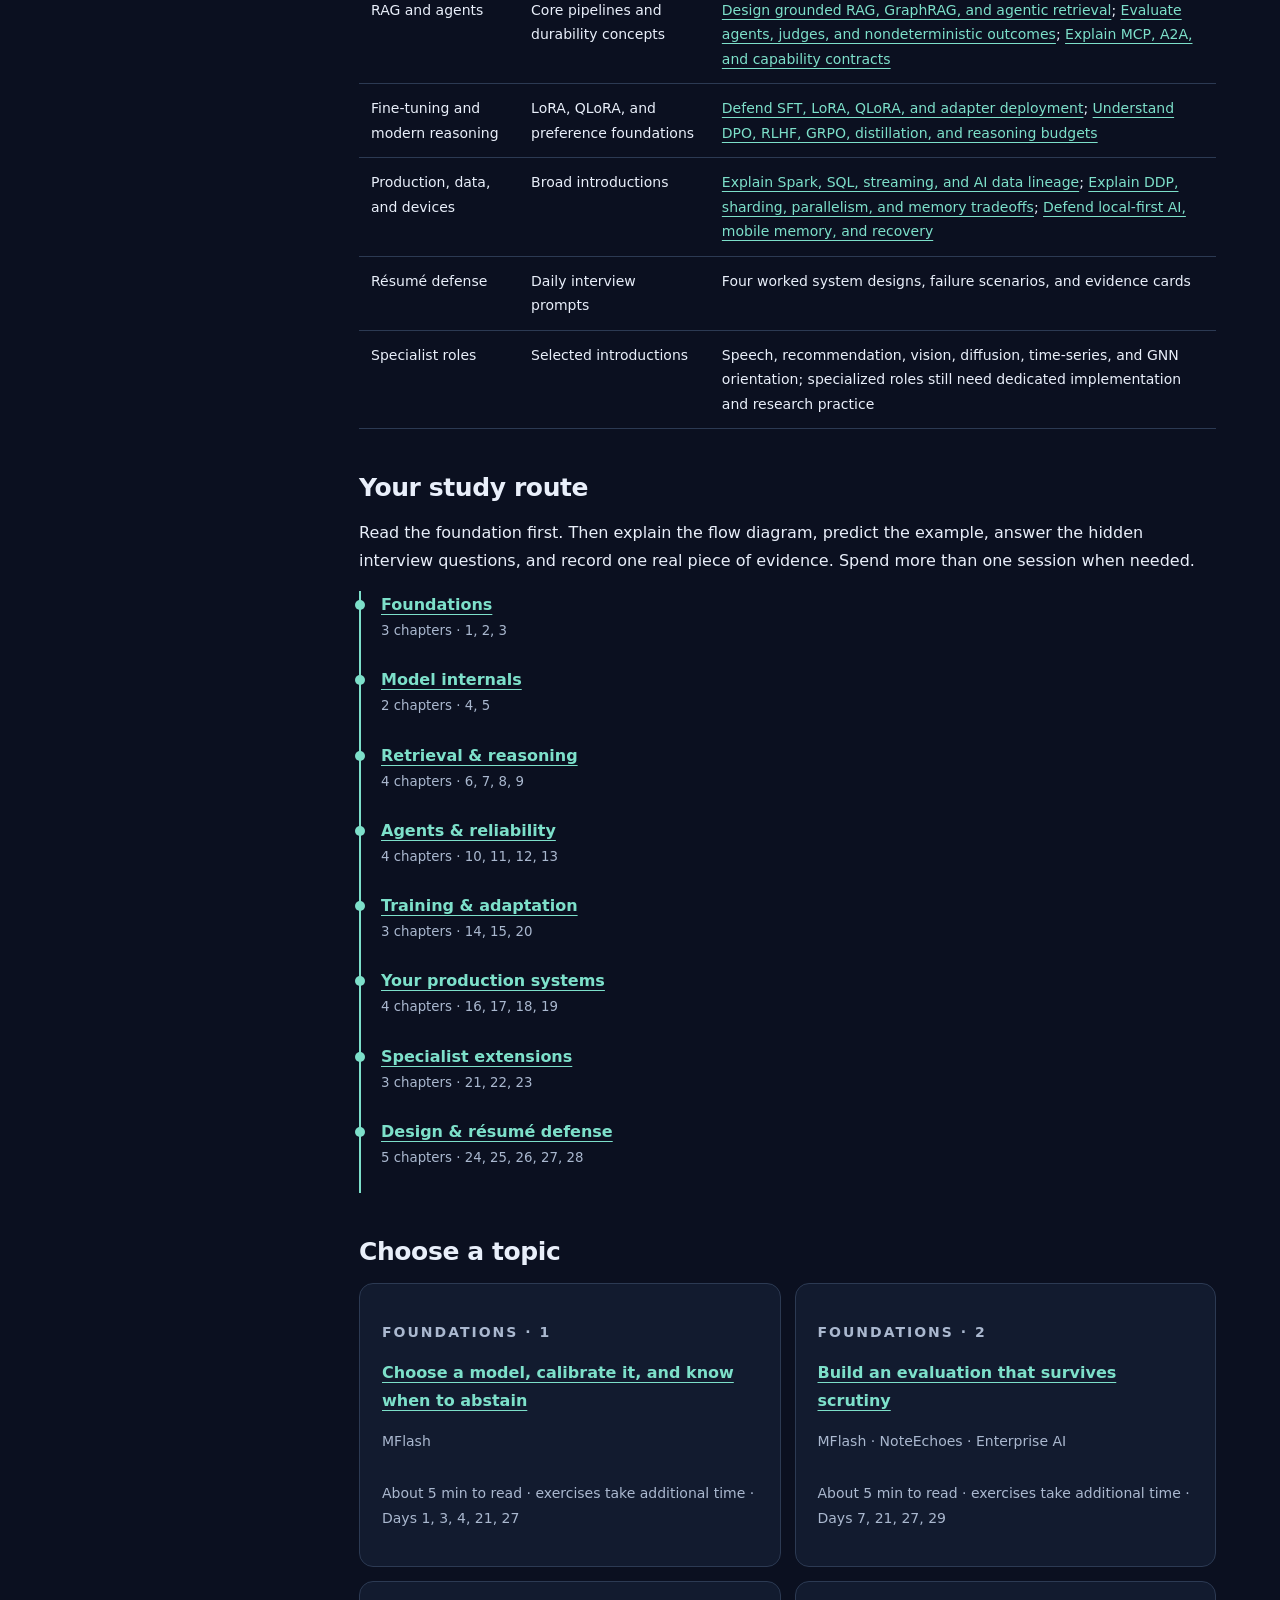
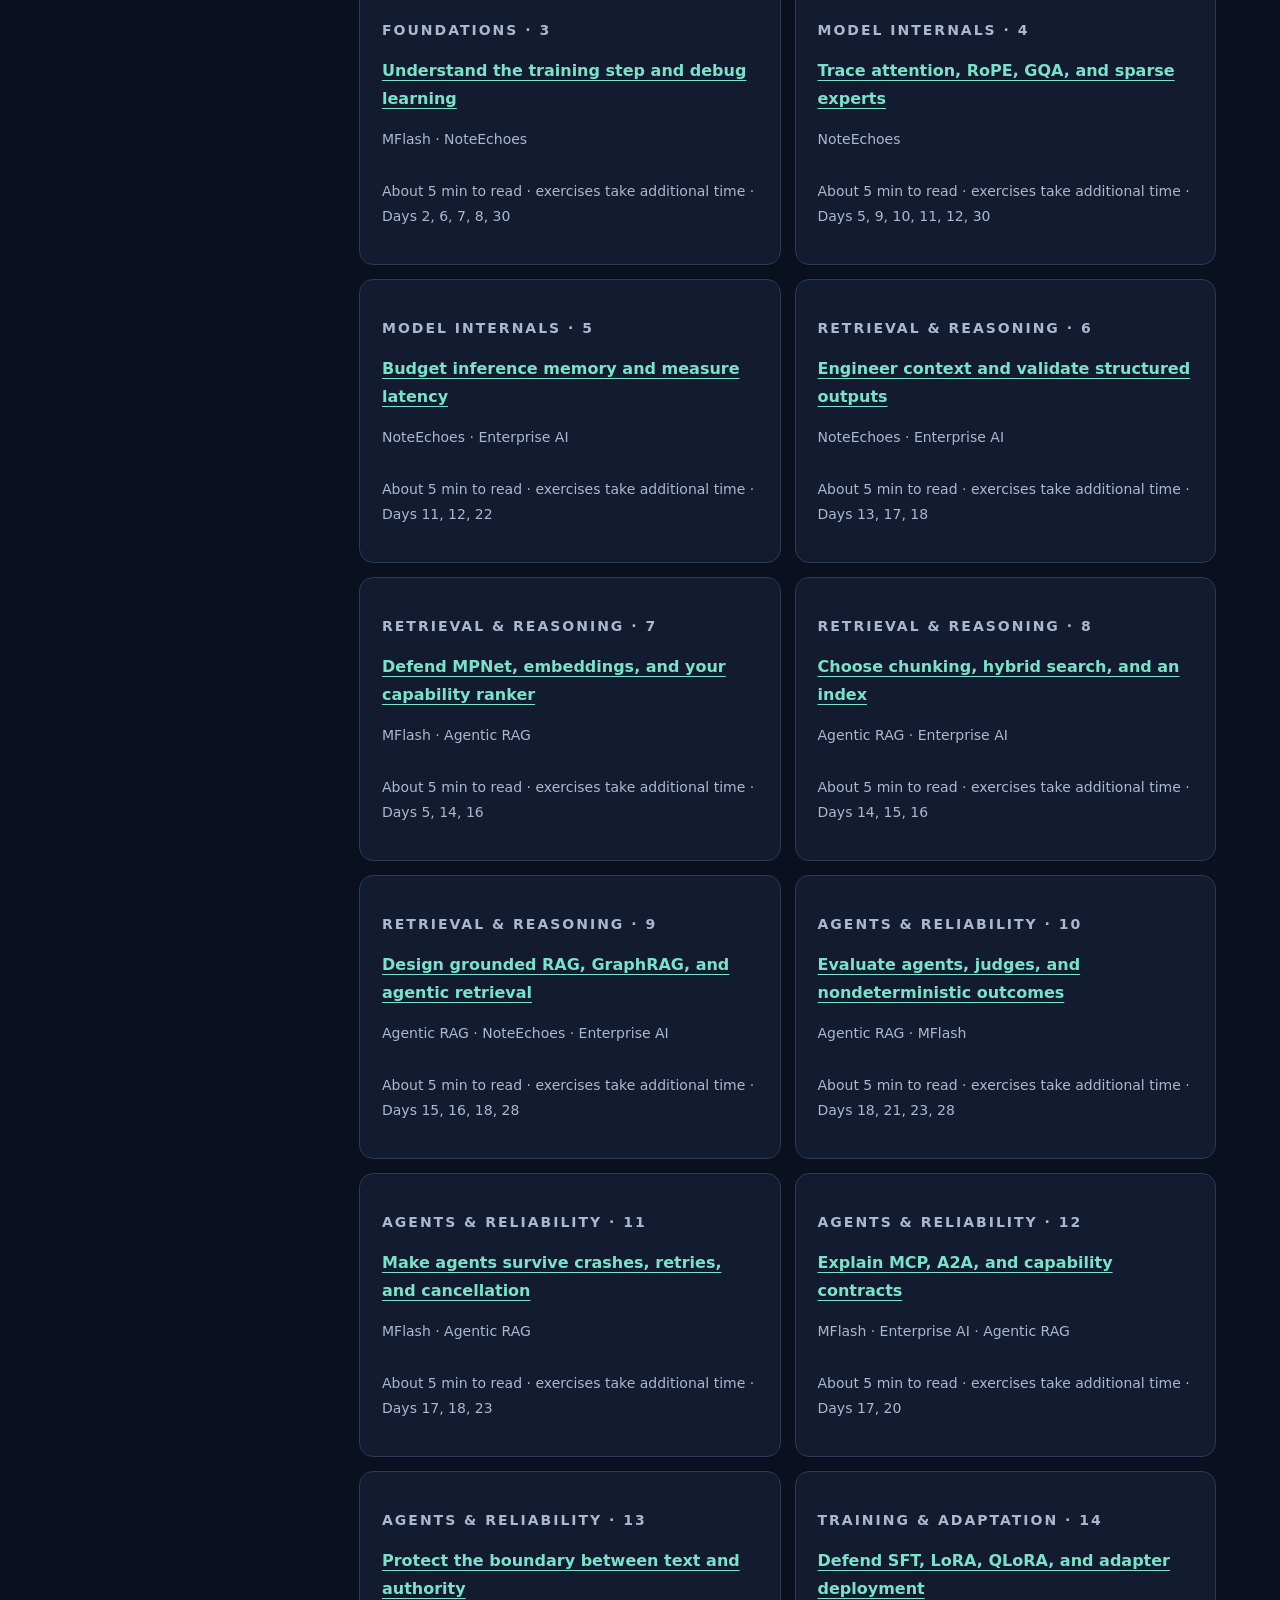
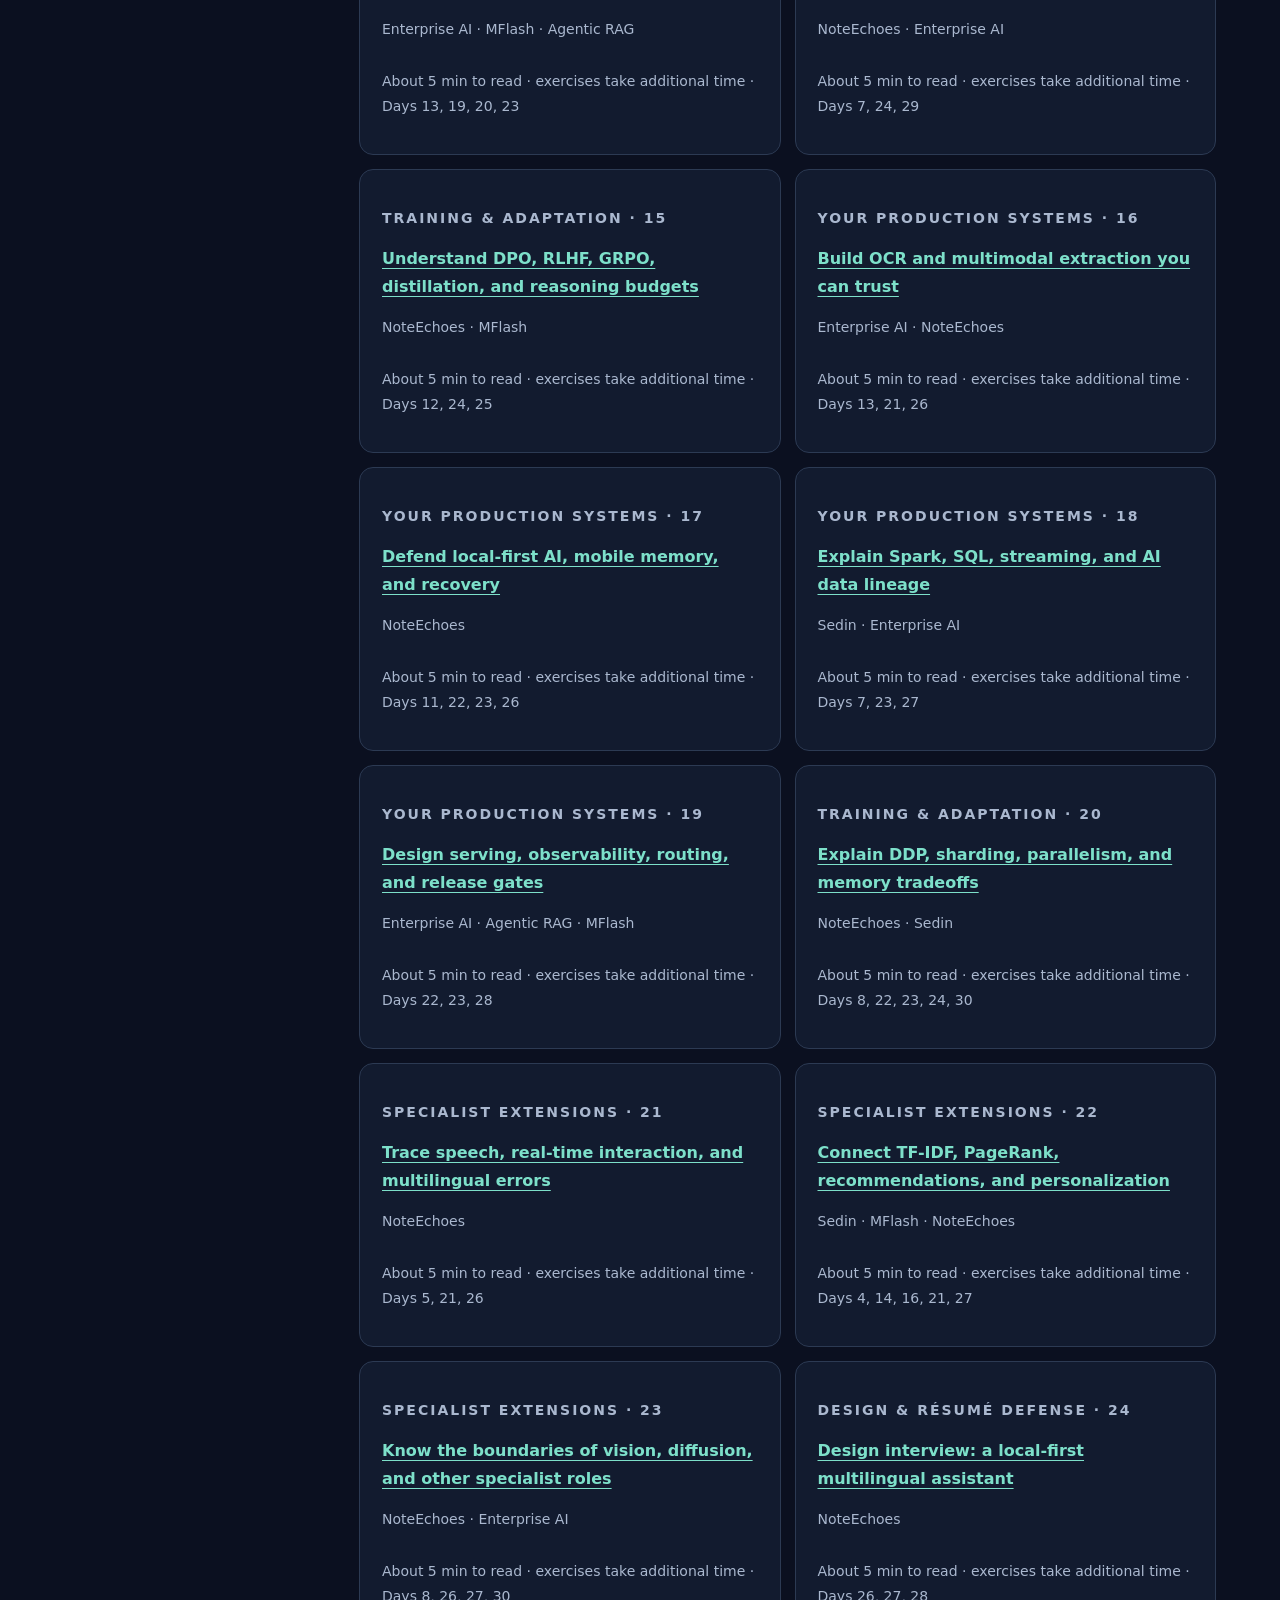
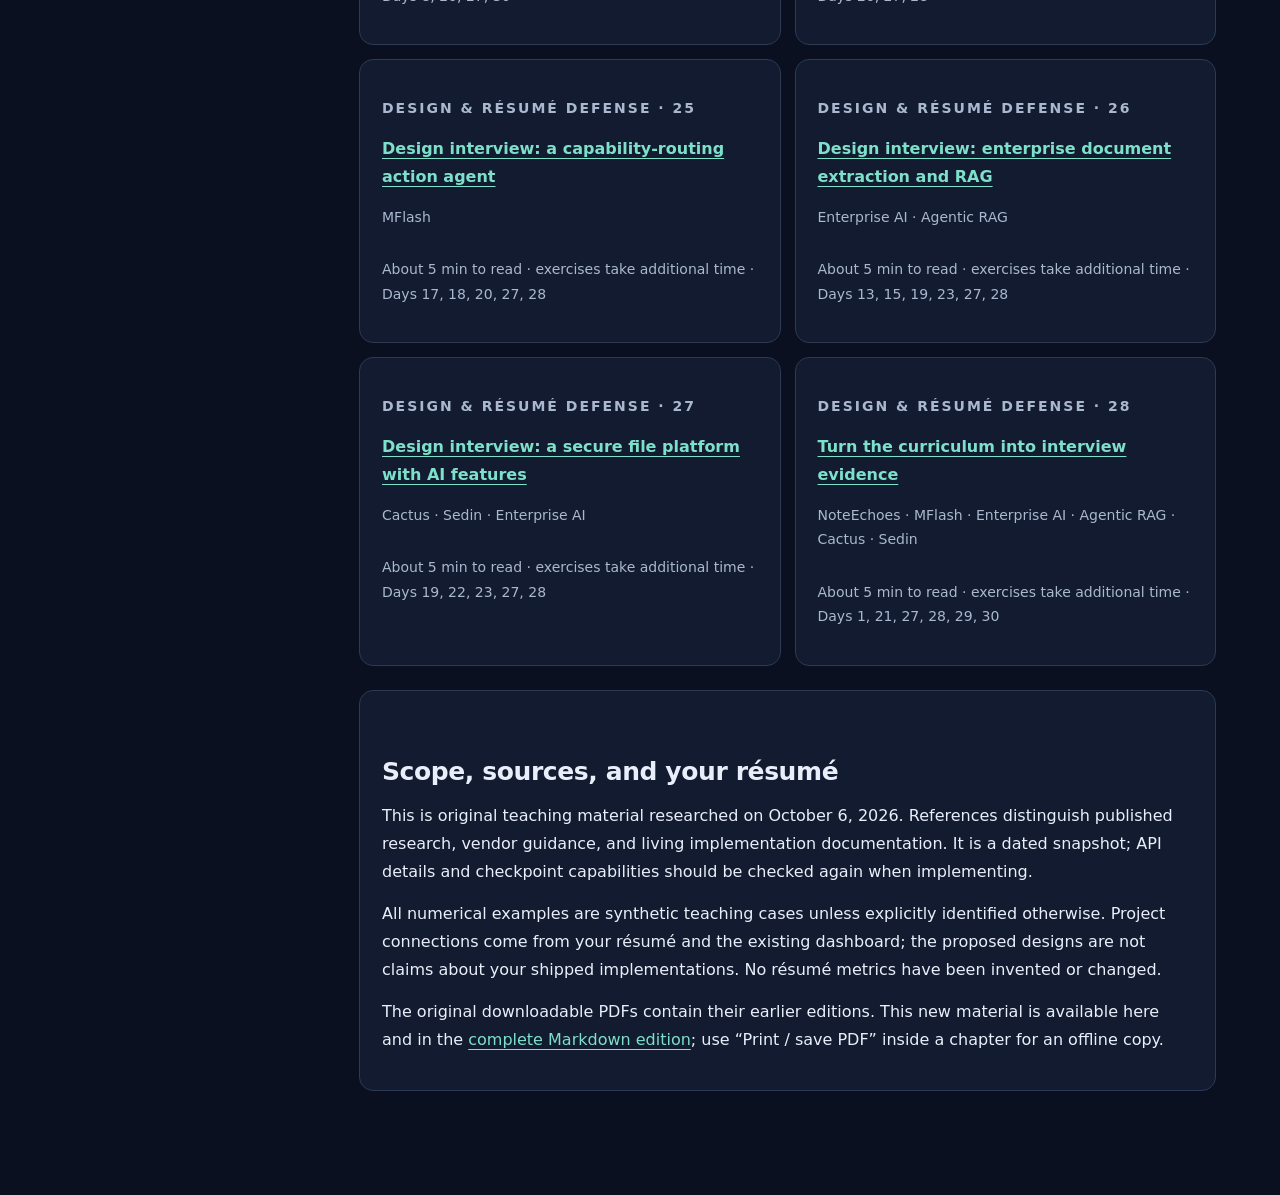
==== commit f362a769: "Restore original full daily dashboard and separate resume study track" ====
--- a/ai-depth/index.html
+++ b/ai-depth/index.html
@@ -4,23 +4,22 @@
   <meta charset="utf-8">
   <meta name="viewport" content="width=device-width,initial-scale=1">
   <meta name="color-scheme" content="dark">
-  <meta name="description" content="Learn AI one day at a time: a simple explanation, a worked example, and a recall question, with full personalized lessons available when you need them.">
-  <title>My Study Plan · Orbit</title>
-  <link rel="stylesheet" href="style.css?v=game-4">
-  <link rel="stylesheet" href="game.css?v=game-4">
-  <link rel="stylesheet" href="../reader/vendor/katex.min.css">
-  <script defer src="study.bundle.js?v=game-4"></script>
-</head>
+  <meta name="description" content="Vashisht's personalized AI engineering interview deep dives: mechanisms, worked examples, diagrams, system designs, and project evidence.">
+  <title>Résumé Study Track · Orbit</title>
+  <link rel="stylesheet" href="style.css">
+
+
+
+<script defer src="reference.bundle.js?v=original-5"></script></head>
 <body>
   <a class="skip" href="#content">Skip to reading</a>
   <header>
-    <a class="brand" href="#overview">◈ ORBIT <span>MY STUDY PLAN</span></a>
-    <nav aria-label="Main navigation"><a href="#overview">My study plan</a><a href="../practice.html">CodeLab</a><a href="#library">Reference</a><button id="menu" aria-expanded="false" aria-controls="library">Find a topic</button></nav>
+    <a class="brand" href="#overview">◈ ORBIT <span>RÉSUMÉ TRACK</span></a>
+    <nav aria-label="Main navigation"><a href="../index.html">Original dashboard</a><a href="../practice.html">Code Lab</a><a href="../visual-map.html">Visual map</a><button id="menu" aria-expanded="false" aria-controls="library">Topics</button></nav>
   </header>
   <div class="layout">
     <aside id="library" aria-label="Topic library">
-      <a class="overview-link" href="#overview">← Back to daily learning</a>
-      <p><a href="#library">Browse the full reference</a></p>
+      <a class="overview-link" href="#overview">← Résumé study plan</a>
       <label for="search">Find a concept</label>
       <input id="search" type="search" placeholder="QLoRA, MPNet, OCR, retries…">
       <label for="project">Connect to your work</label>
@@ -30,10 +29,10 @@
       <label for="day">Connect to your daily path</label>
       <select id="day"><option value="">All days</option></select>
       <p id="progress" aria-live="polite"></p>
-      <nav id="chapters" aria-label="Reference chapters"></nav>
+      <nav id="chapters" aria-label="Deep-dive chapters"></nav>
       <p class="muted">Notes and self-ratings stay in this browser. Export them to keep a copy or move devices.</p>
-      <button id="export">Export all progress</button>
-      <label class="file-label" for="import">Restore a backup</label><input id="import" type="file" accept="application/json,.json">
+      <button id="export">Export my notes</button>
+      <label class="file-label" for="import">Import saved notes</label><input id="import" type="file" accept="application/json,.json">
       <p id="save-status" role="status"></p>
     </aside>
     <main id="content" tabindex="-1"><article id="lesson"></article></main>
